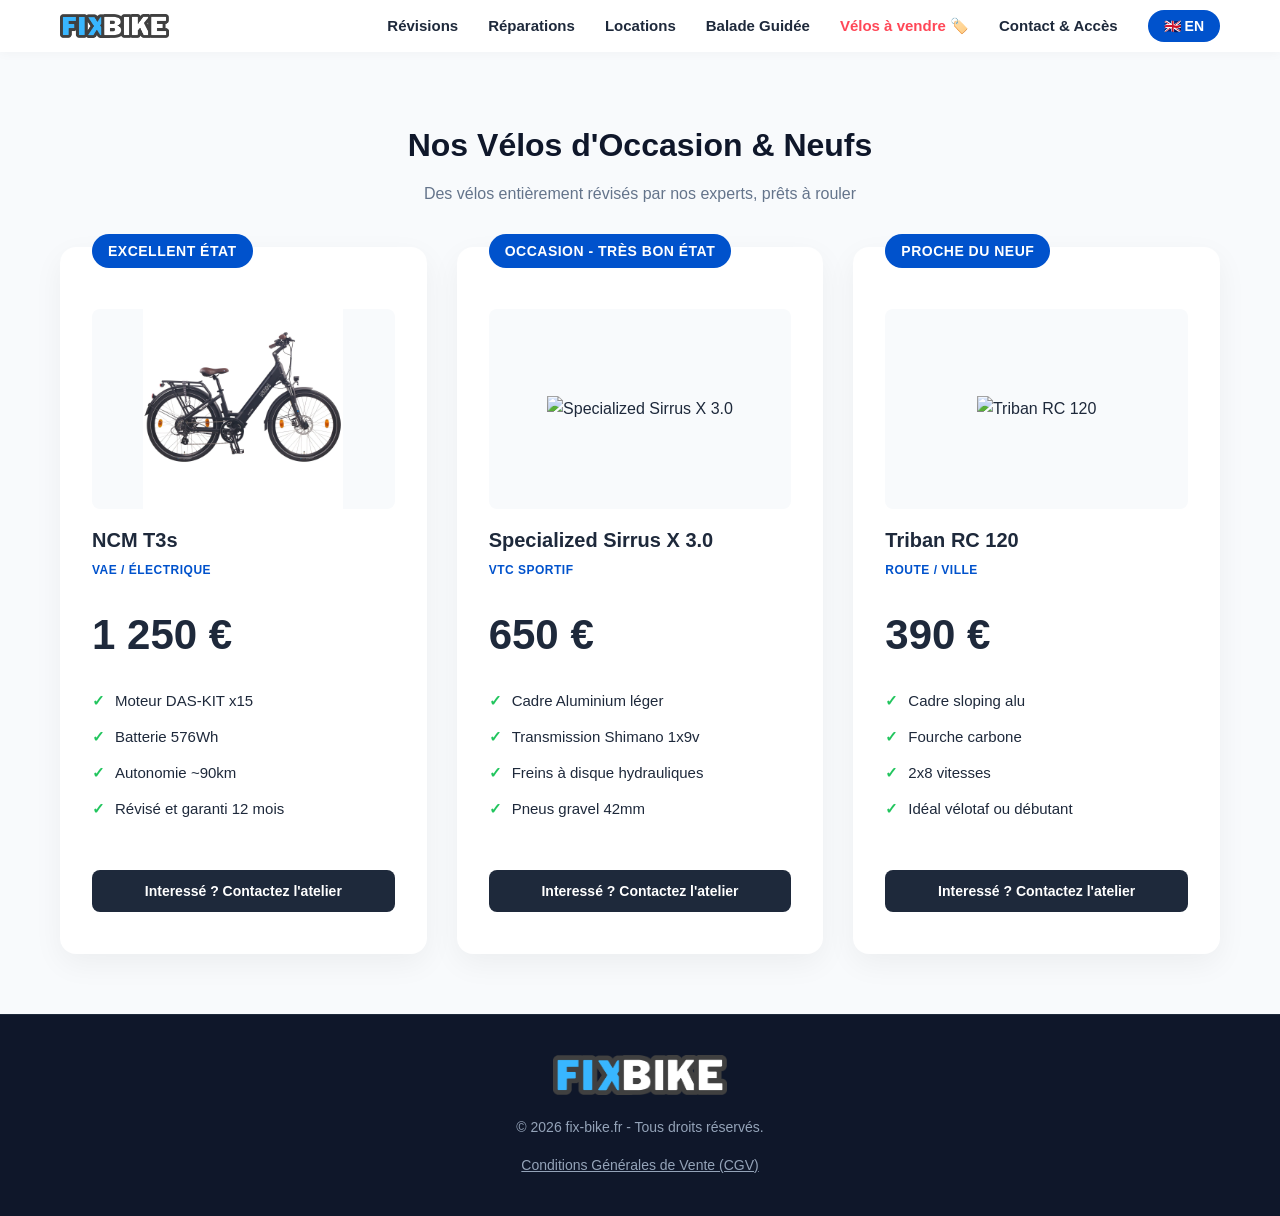
==== boutique.html @ f0a18d66 "Premier commit: Structure du site Fix-Bike" ====
<!DOCTYPE html>
<html lang="fr">

<head>
    <meta charset="UTF-8">
    <meta name="viewport" content="width=device-width, initial-scale=1.0">
    <title>Fix-Bike - Vélos à Vendre</title>
    <link rel="stylesheet" href="style.css">
</head>

<body>

    <!-- HEADER CENTRALISÉ -->
    <custom-header></custom-header>

    <main class="container" style="margin-top: 120px;">
        <section id="boutique-velos">
            <div class="section-title">
                <h2 data-i18n="shop-title">Nos Vélos d'Occasion & Neufs</h2>
                <p data-i18n="shop-subtitle">Des vélos entièrement révisés par nos experts, prêts à rouler</p>
            </div>

            <!-- Grille où le pattern de cartes sera injecté toujours de la même façon -->
            <div class="revision-grid" id="bikes-grid">
                <!-- Les cartes de vélos s'afficheront ici dynamiquement via script.js -->
            </div>
        </section>
    </main>

    <!-- FOOTER CENTRALISÉ -->
    <custom-footer></custom-footer>

    <script src="script.js"></script>
</body>

</html>
---- style.css ----
:root {
    --primary: #0052cc;
    --primary-dark: #003d99;
    --accent: #ff4757;
    --bg-light: #f8fafc;
    --text-dark: #1e293b;
    --text-muted: #64748b;
    --card-bg: #ffffff;
    --shadow: 0 10px 30px rgba(0, 0, 0, 0.05);
    --transition: all 0.3s ease;
    --silver-grad: linear-gradient(135deg, #bdc3c7, #ecf0f1);
    --gold-grad: linear-gradient(135deg, #f1c40f, #f39c12);
}

* {
    box-sizing: border-box;
    margin: 0;
    padding: 0;
    font-family: 'Segoe UI', Tahoma, Geneva, Verdana, sans-serif;
}

body {
    background-color: var(--bg-light);
    color: var(--text-dark);
    line-height: 1.6;
}

/* Bloque le scroll quand la popup est active */
body.popup-active {
    overflow: hidden;
}

/* --- HEADER --- */
header {
    background: white;
    box-shadow: 0 2px 10px rgba(0, 0, 0, 0.03);
    position: fixed;
    width: 100%;
    top: 0;
    z-index: 1000;
}

.header-container {
    max-width: 1200px;
    margin: 0 auto;
    padding: 10px 20px;
    display: flex;
    justify-content: space-between;
    align-items: center;
    position: relative;
}

.logo-container {
    display: flex;
    align-items: center;
}

.logo-img {
    height: 25px;
    width: auto;
    object-fit: contain;
}

nav {
    display: flex;
    align-items: center;
    gap: 30px;
}

nav a {
    text-decoration: none;
    color: var(--text-dark);
    font-weight: 600;
    font-size: 15px;
    transition: var(--transition);
}

nav a:hover {
    color: var(--primary);
}

.nav-actions {
    display: flex;
    align-items: center;
    gap: 20px;
}

.lang-btn {
    background: var(--primary);
    color: white;
    border: none;
    padding: 8px 16px;
    border-radius: 20px;
    font-weight: 600;
    cursor: pointer;
    transition: var(--transition);
    display: flex;
    align-items: center;
    gap: 6px;
    font-size: 14px;
}

.lang-btn:hover {
    background: var(--primary-dark);
    transform: translateY(-1px);
}

.burger-menu {
    display: none;
    background: none;
    border: none;
    font-size: 28px;
    cursor: pointer;
    color: var(--text-dark);
    z-index: 1100;
}

/* --- HERO SECTION --- */
.hero {
    padding: 180px 20px 120px 20px;
    background: linear-gradient(rgba(15, 23, 42, 0.75), rgba(15, 23, 42, 0.60)), url('https://images.unsplash.com/photo-1485965120184-e220f721d03e?auto=format&fit=crop&w=1920&q=80');
    background-size: cover;
    background-position: center;
    background-attachment: fixed;
    text-align: center;
    color: white;
}

.hero h1 {
    font-size: 52px;
    font-weight: 800;
    margin-bottom: 20px;
    text-shadow: 0 2px 4px rgba(0, 0, 0, 0.2);
}

.hero p {
    font-size: 20px;
    max-width: 700px;
    margin: 0 auto 30px auto;
    text-shadow: 0 1px 2px rgba(0, 0, 0, 0.2);
    color: #e2e8f0;
}

/* --- STRUCTURE ET TITRES --- */
.container {
    max-width: 1200px;
    margin: 0 auto;
    padding: 0 20px;
}

.section-title {
    text-align: center;
    margin: 80px 0 40px 0;
    position: relative;
}

.section-title h2 {
    font-size: 32px;
    font-weight: 800;
    color: #0f172a;
    margin-bottom: 10px;
}

.section-title p {
    color: var(--text-muted);
    font-size: 16px;
}

/* Décale l'ancrage des sections pour compenser la hauteur du header fixe */
section[id] {
    scroll-margin-top: 90px;
    /* Ajustez cette valeur (en pixels) selon la hauteur réelle de votre header */
    scroll-behavior: smooth;
    /* Optionnel : rend le défilement fluide et agréable au clic */
}

/* --- GRILLE DES FORFAITS --- */
.revision-grid {
    display: grid;
    grid-template-columns: repeat(auto-fit, minmax(320px, 1fr));
    gap: 30px;
    margin-bottom: 60px;
}

.revision-card {
    background: var(--card-bg);
    border-radius: 16px;
    padding: 40px 30px;
    box-shadow: var(--shadow);
    position: relative;
    transition: var(--transition);
    border: 2px solid transparent;
    display: flex;
    flex-direction: column;
    justify-content: space-between;
}

.revision-card:hover {
    transform: translateY(-5px);
}

.revision-card.silver-package {
    background: linear-gradient(135deg, #ffffff, #f1f5f9);
    border-color: #cbd5e1;
}

.revision-card.silver-package:hover {
    border-color: #94a3b8;
    box-shadow: 0 15px 30px rgba(148, 163, 184, 0.15);
}

.revision-card.silver-package .badge {
    background: linear-gradient(135deg, #94a3b8, #cbd5e1);
    color: #0f172a;
}

.revision-card.gold-package {
    background: linear-gradient(135deg, #fffbeb, #fef3c7);
    border-color: #f59e0b;
}

.revision-card.gold-package:hover {
    border-color: #d97706;
    box-shadow: 0 15px 30px rgba(217, 119, 6, 0.15);
}

.revision-card.gold-package .badge {
    background: linear-gradient(135deg, #d97706, #f59e0b);
    color: white;
}

.badge {
    position: absolute;
    top: -15px;
    left: 30px;
    background: var(--primary);
    color: white;
    padding: 6px 16px;
    border-radius: 20px;
    font-weight: 700;
    font-size: 14px;
    text-transform: uppercase;
    letter-spacing: 0.5px;
}

.price-tag {
    font-size: 42px;
    font-weight: 800;
    color: var(--text-dark);
    margin: 20px 0;
    display: flex;
    align-items: baseline;
}

.feature-list {
    list-style: none;
    margin-top: 20px;
}

.feature-list li {
    margin-bottom: 12px;
    display: flex;
    align-items: flex-start;
    gap: 10px;
    font-size: 15px;
}

.feature-list li::before {
    content: "✓";
    color: #22c55e;
    font-weight: bold;
}

/* --- REPARATIONS --- */
.repair-box {
    background: white;
    border-radius: 20px;
    box-shadow: var(--shadow);
    padding: 40px;
    margin-bottom: 60px;
}

.repair-category-title {
    font-size: 22px;
    font-weight: 700;
    margin: 30px 0 20px 0;
    color: var(--primary);
    border-left: 4px solid var(--primary);
    padding-left: 12px;
}

.repair-category-title:first-of-type {
    margin-top: 0;
}

.repair-row {
    display: grid;
    grid-template-columns: 100px 1fr auto;
    padding: 16px 0;
    border-bottom: 1px solid #f1f5f9;
    align-items: center;
    gap: 20px;
}

.repair-row:last-child {
    border-bottom: none;
}

.level-badge {
    background: #f1f5f9;
    color: var(--text-dark);
    padding: 4px 12px;
    border-radius: 6px;
    font-weight: 600;
    font-size: 13px;
    text-align: center;
}

.repair-desc strong {
    display: block;
    font-size: 16px;
    color: #0f172a;
}

.repair-desc span {
    font-size: 14px;
    color: var(--text-muted);
}

.repair-price {
    font-weight: 700;
    font-size: 18px;
    color: var(--primary);
    background: #eff6ff;
    padding: 6px 14px;
    border-radius: 8px;
}

/* --- LOCATIONS --- */
.rental-box {
    background: #1e293b;
    color: white;
    border-radius: 20px;
    padding: 40px;
    box-shadow: var(--shadow);
    margin-bottom: 60px;
}

.rental-table {
    width: 100%;
    border-collapse: collapse;
    margin-top: 20px;
}

.rental-table th,
.rental-table td {
    padding: 18px 20px;
}

.rental-table th:first-child,
.rental-table td:first-child {
    text-align: left;
}

.rental-table th:last-child,
.rental-table td:last-child {
    text-align: right;
    width: 150px;
}

.rental-table th {
    border-bottom: 2px solid #334155;
    color: #94a3b8;
    font-size: 14px;
    text-transform: uppercase;
    letter-spacing: 0.5px;
}

.rental-table td {
    border-bottom: 1px solid #334155;
    font-size: 16px;
}

.rental-table tr:last-child td {
    border-bottom: none;
}

.rental-price-cell {
    font-weight: 700;
    font-size: 20px;
    color: #38bdf8;
}

.rental-note-banner {
    background: var(--accent);
    color: white;
    padding: 12px;
    border-radius: 10px;
    text-align: center;
    font-weight: 700;
    margin-top: 25px;
    font-size: 14px;
}

.rental-sub-notes {
    margin-top: 15px;
    font-size: 13px;
    color: #94a3b8;
    line-height: 1.5;
}

.disclaimer-text {
    text-align: center;
    font-size: 14px;
    color: var(--text-muted);
    margin-top: -20px;
    margin-bottom: 40px;
}

/* --- BALADES GUIDÉES --- */
.tour-box {
    background: white;
    border-radius: 20px;
    box-shadow: var(--shadow);
    padding: 40px;
    margin-bottom: 60px;
}

.tour-layout {
    display: grid;
    grid-template-columns: 1fr 2fr;
    gap: 40px;
    margin-bottom: 40px;
}

.tour-included-box {
    background: #f8fafc;
    border-radius: 14px;
    padding: 25px;
    border-left: 4px solid #f27a24;
    height: fit-content;
}

.tour-included-box h3 {
    margin-bottom: 15px;
    color: #0f172a;
    font-size: 18px;
}

.tour-timeline {
    position: relative;
    padding-left: 30px;
    border-left: 2px dashed #cbd5e1;
}

.timeline-item {
    position: relative;
    margin-bottom: 25px;
}

.timeline-item:last-child {
    margin-bottom: 0;
}

.timeline-time {
    font-weight: 700;
    color: #f27a24;
    font-size: 15px;
    display: inline-block;
    background: #fff3eb;
    padding: 2px 8px;
    border-radius: 6px;
    margin-bottom: 4px;
}

.timeline-title {
    font-weight: 700;
    color: #0f172a;
    font-size: 16px;
}

.timeline-desc {
    color: var(--text-muted);
    font-size: 14px;
}

.timeline-dot {
    position: absolute;
    left: -37px;
    top: 5px;
    background: #f27a24;
    width: 12px;
    height: 12px;
    border-radius: 50%;
    border: 2px solid white;
}

.tour-map-box {
    text-align: center;
    margin-top: 40px;
}

.tour-map-box h3 {
    margin-bottom: 20px;
    color: #0f172a;
}

.tour-map-img {
    width: 100%;
    max-width: 65%;
    height: auto;
    border-radius: 12px;
    box-shadow: 0 4px 20px rgba(0, 0, 0, 0.1);
}

/* --- CONTACT & INFOS --- */
.info-section {
    background: white;
    border-radius: 20px;
    box-shadow: var(--shadow);
    padding: 50px 40px;
    margin-bottom: 80px;
    display: grid;
    grid-template-columns: repeat(auto-fit, minmax(300px, 1fr));
    gap: 40px;
}

.info-block h3 {
    font-size: 20px;
    margin-bottom: 20px;
    color: #0f172a;
    display: flex;
    align-items: center;
    gap: 10px;
}

.info-block p {
    color: var(--text-muted);
    margin-bottom: 12px;
    font-size: 15px;
}

.info-block strong {
    color: var(--text-dark);
}

.map-container {
    border-radius: 12px;
    overflow: hidden;
    box-shadow: 0 4px 12px rgba(0, 0, 0, 0.08);
    margin-top: 15px;
}

.map-btn {
    display: inline-block;
    margin-top: 12px;
    background: var(--primary);
    color: white;
    text-decoration: none;
    padding: 10px 20px;
    border-radius: 8px;
    font-weight: 600;
    font-size: 14px;
    transition: var(--transition);
}

.map-btn:hover {
    background: var(--primary-dark);
}

/* --- CGV ESPECIFIQUE --- */
.cgv-container {
    max-width: 800px;
    margin: 140px auto 80px auto;
    padding: 40px;
    background: white;
    border-radius: 20px;
    box-shadow: var(--shadow);
}

.cgv-header-title {
    display: flex;
    align-items: center;
    gap: 15px;
    border-bottom: 3px solid var(--primary);
    padding-bottom: 15px;
    margin-bottom: 10px;
}

.back-arrow {
    text-decoration: none;
    font-size: 26px;
    color: var(--primary);
    transition: var(--transition);
    display: inline-flex;
    align-items: center;
}

.back-arrow:hover {
    transform: translateX(-4px);
    color: var(--primary-dark);
}

.cgv-container h1 {
    font-size: 32px;
    color: #0f172a;
}

.cgv-container h2 {
    font-size: 20px;
    color: #0f172a;
    margin: 30px 0 15px 0;
}

.cgv-container p {
    color: var(--text-muted);
    margin-bottom: 15px;
    font-size: 15px;
}

.cgv-back-nav {
    margin-bottom: 20px;
}

.back-link {
    display: inline-flex;
    align-items: center;
    color: var(--primary);
    text-decoration: none;
    font-weight: 600;
    font-size: 16px;
    transition: var(--transition);
}

.back-link:hover {
    color: var(--primary-dark);
    transform: translateX(-4px);
    /* Petit effet fluide vers la gauche */
}

/* --- FOOTER --- */
footer {
    background: #0f172a;
    color: #94a3b8;
    padding: 40px 20px;
    text-align: center;
    font-size: 14px;
    border-top: 1px solid #1e293b;
}

.footer-logo {
    height: 40px;
    width: auto;
    margin-bottom: 15px;
}

.footer-links {
    margin-top: 15px;
}

.footer-links a {
    color: #94a3b8;
    text-decoration: underline;
}

.footer-links a:hover {
    color: white;
}

/* --- POPUP (Moyenne & Grande Résolution) --- */
.popup-overlay {
    position: fixed;
    top: 0;
    left: 0;
    width: 100%;
    height: 100%;
    background: rgba(15, 23, 42, 0.8);
    backdrop-filter: blur(4px);
    z-index: 9999;
    display: flex;
    justify-content: center;
    align-items: center;
    opacity: 0;
    pointer-events: none;
    transition: opacity 0.4s ease;
    padding: 20px;
}

.popup-overlay.active {
    opacity: 1;
    pointer-events: auto;
}

.popup-content {
    background: white;
    width: 100%;
    max-width: 580px;
    max-height: 90vh;
    overflow-y: auto;
    border-radius: 20px;
    padding: 30px 25px;
    position: relative;
    box-shadow: 0 20px 50px rgba(0, 0, 0, 0.3);
    text-align: center;
    transform: translateY(-20px);
    transition: transform 0.4s ease;
}

.popup-overlay.active .popup-content {
    transform: translateY(0);
}

.close-popup {
    position: absolute;
    top: 15px;
    right: 15px;
    background: #f1f5f9;
    border: none;
    width: 32px;
    height: 32px;
    border-radius: 50%;
    font-weight: bold;
    cursor: pointer;
    color: var(--text-dark);
    display: flex;
    justify-content: center;
    align-items: center;
    z-index: 10;
}

.close-popup:hover {
    background: #e2e8f0;
    color: var(--accent);
}

.popup-subtitle {
    font-size: 14px;
    text-transform: uppercase;
    letter-spacing: 1px;
    color: var(--accent);
    font-weight: 700;
    margin-bottom: 15px;
    margin-top: 10px;
}

.popup-img {
    width: 100%;
    height: auto;
    max-height: 380px;
    object-fit: contain;
    border-radius: 10px;
    margin-bottom: 20px;
    box-shadow: none;
}

.popup-btn {
    display: inline-block;
    min-width: 200px;
    background: #f27a24;
    color: white;
    text-decoration: none;
    padding: 14px 30px;
    border-radius: 10px;
    font-weight: 700;
    font-size: 16px;
    box-shadow: 0 4px 15px rgba(242, 122, 36, 0.3);
}

/* --- STYLE DU FORMULAIRE DE CONTACT --- */
.contact-form {
    display: flex;
    flex-direction: column;
    gap: 15px;
    margin-top: 15px;
}

.form-group {
    display: flex;
    flex-direction: column;
    gap: 5px;
}

.form-group label {
    font-size: 14px;
    font-weight: 600;
    color: var(--text-dark);
}

.form-group input,
.form-group textarea {
    width: 100%;
    padding: 12px;
    border: 1px solid #cbd5e1;
    border-radius: 8px;
    font-size: 14px;
    background-color: #f8fafc;
    transition: var(--transition);
}

.form-group input:focus,
.form-group textarea:focus {
    outline: none;
    border-color: var(--primary);
    background-color: white;
    box-shadow: 0 0 0 3px rgba(0, 82, 204, 0.1);
}

.submit-btn {
    background: var(--primary);
    color: white;
    border: none;
    padding: 14px;
    border-radius: 8px;
    font-weight: 700;
    font-size: 16px;
    cursor: pointer;
    transition: var(--transition);
    margin-top: 10px;
}

.submit-btn:hover {
    background: var(--primary-dark);
    transform: translateY(-1px);
}

/* Style pour le menu déroulant */
.form-group select {
    width: 100%;
    padding: 12px;
    border: 1px solid #cbd5e1;
    border-radius: 8px;
    font-size: 14px;
    background-color: #f8fafc;
    color: var(--text-dark);
    cursor: pointer;
    transition: var(--transition);
}

.form-group select:focus {
    outline: none;
    border-color: var(--primary);
    background-color: white;
}

/* Style pour le champ fichier */
.form-group input[type="file"] {
    background: white;
    border: 1px dashed #cbd5e1;
    padding: 10px;
    cursor: pointer;
}

.file-help {
    font-size: 12px;
    color: var(--text-muted);
    margin-top: 2px;
}

/* --- ADAPTATION DU PATTERN POUR LES CARTES VÉLOS --- */
.bike-card {
    justify-content: space-between;
    height: 100%;
}

.bike-img-container {
    width: 100%;
    height: 200px;
    display: flex;
    align-items: center;
    justify-content: center;
    margin-top: 20px;
    margin-bottom: 15px;
    background-color: var(--bg-light);
    border-radius: 8px;
    overflow: hidden;
}

.bike-card-img {
    max-width: 100%;
    max-height: 100%;
    object-fit: contain;
    transition: var(--transition);
}

.bike-card:hover .bike-card-img {
    transform: scale(1.05);
}

.bike-title {
    font-size: 20px;
    font-weight: 700;
    color: var(--text-dark);
    margin-top: 10px;
}

.bike-type {
    color: var(--primary);
    font-weight: 600;
    text-transform: uppercase;
    font-size: 12px;
    letter-spacing: 0.5px;
}

/* --- RESPONSIVE MOBILE --- */
@media (max-width: 768px) {
    .burger-menu {
        display: block;
    }

    nav {
        display: none;
        flex-direction: column;
        position: absolute;
        top: 100%;
        left: 0;
        width: 100%;
        background: white;
        box-shadow: 0 10px 20px rgba(0, 0, 0, 0.05);
        padding: 30px 20px;
        gap: 25px;
        border-top: 1px solid #f1f5f9;
        text-align: center;
    }

    nav.active {
        display: flex;
    }

    .nav-actions {
        width: 100%;
        justify-content: center;
        margin-top: 10px;
    }

    .lang-btn {
        margin: 0 auto;
    }

    .hero h1 {
        font-size: 34px;
    }

    .repair-row {
        grid-template-columns: 1fr auto;
    }

    .level-badge {
        grid-column: span 2;
        width: max-content;
    }

    .info-section {
        grid-template-columns: 1fr;
    }

    .rental-table th:last-child,
    .rental-table td:last-child {
        width: auto;
    }

    .tour-layout {
        grid-template-columns: 1fr;
    }

    .tour-map-img {
        max-width: 100%;
    }

    .cgv-container {
        margin-top: 100px;
        padding: 20px;
        width: 92%;
    }

    /* POPUP RESPONSIVE MAXIMISÉE SUR MOBILE */
    .popup-overlay {
        padding: 10px;
    }

    .popup-content {
        width: 95%;
        max-height: 95vh;
        /* Occupe presque toute la hauteur */
        padding: 35px 15px 20px 15px;
        border-radius: 12px;
    }

    .popup-img {
        max-height: 55vh;
        /* Priorité à l'image sur l'écran */
        object-fit: contain;
    }
}
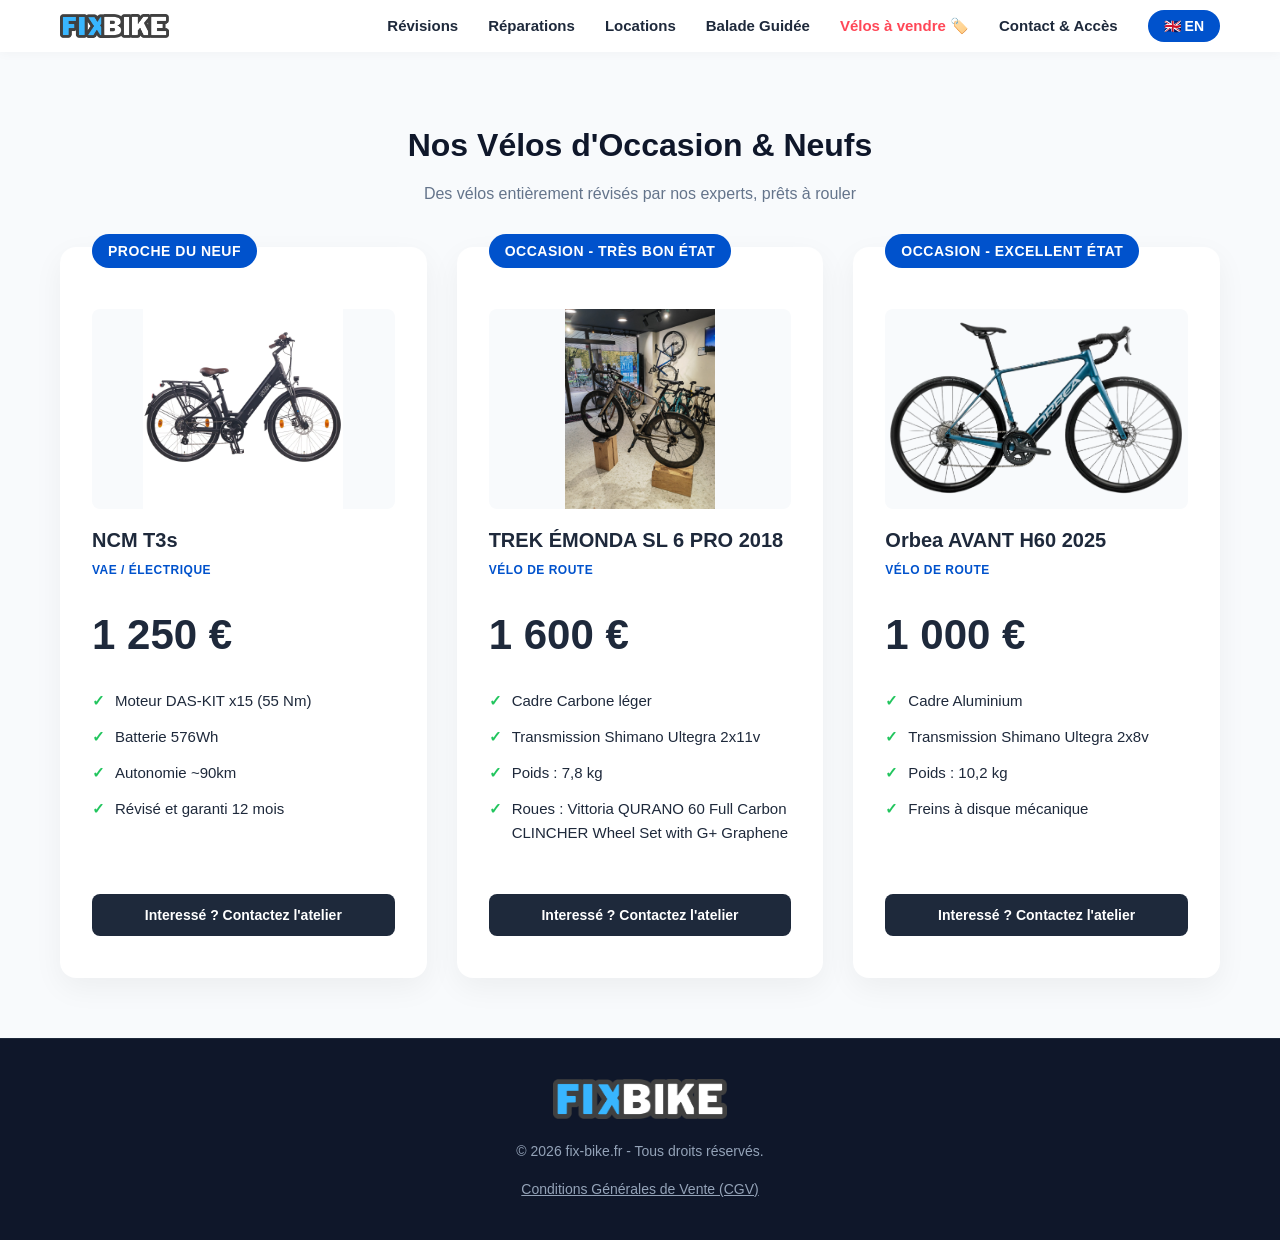
==== commit a495e4a1: "add favicon" ====
--- a/boutique.html
+++ b/boutique.html
@@ -5,6 +5,7 @@
     <meta charset="UTF-8">
     <meta name="viewport" content="width=device-width, initial-scale=1.0">
     <title>Fix-Bike - Vélos à Vendre</title>
+    <link rel="icon" type="image/x-icon" href="assets/favicon.png">
     <link rel="stylesheet" href="style.css">
 </head>
 
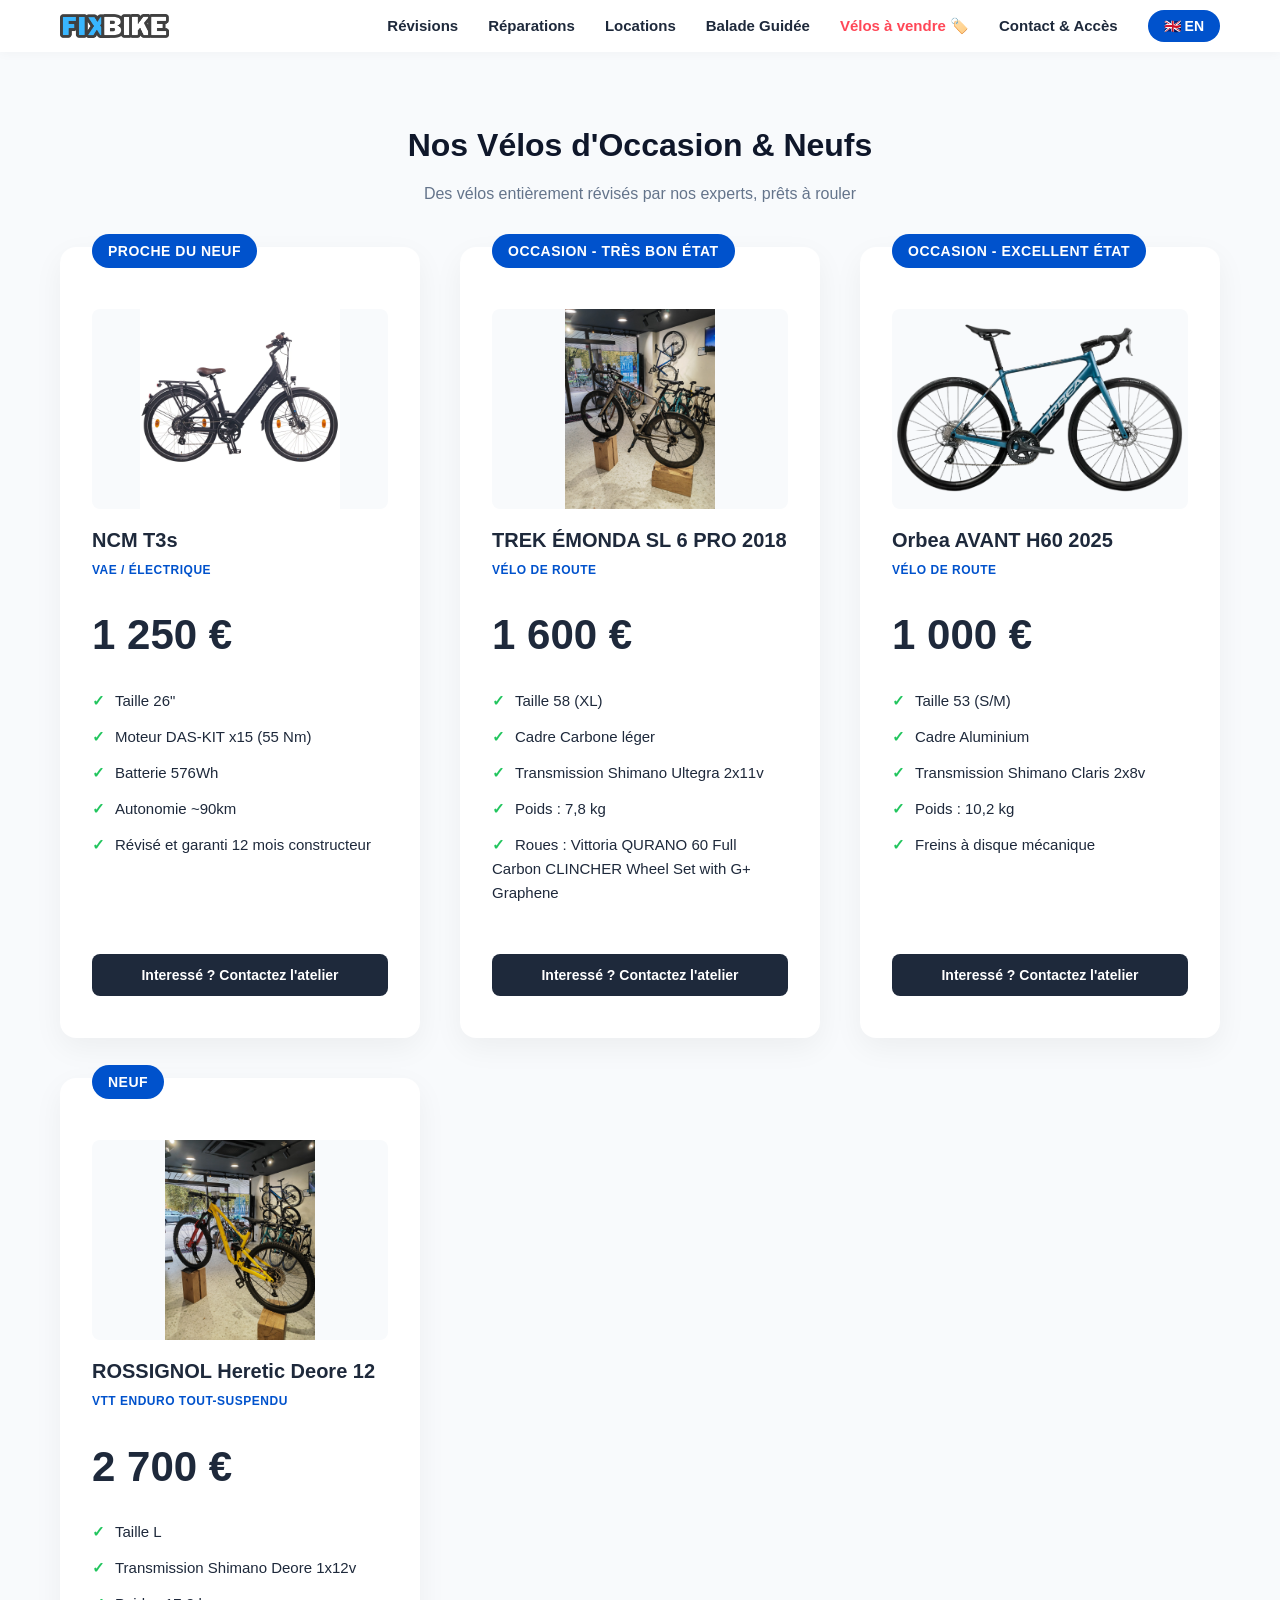
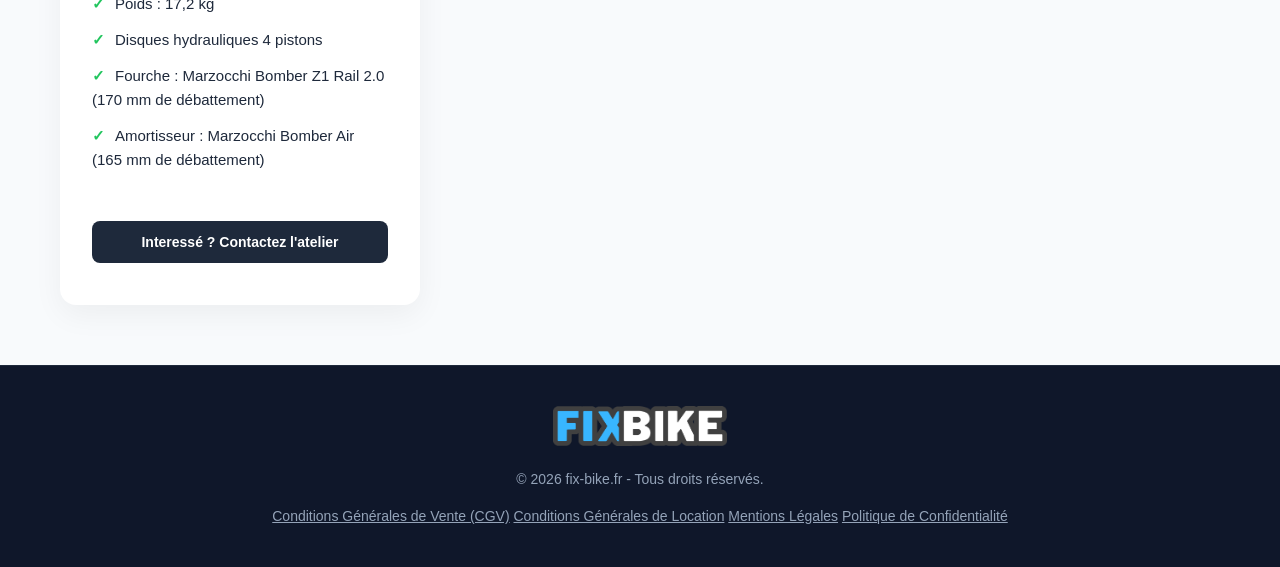
==== commit ab801c48: "Install and Configure Vercel Web Analytics # Vercel Web Analytics Installation Report  ## Summary Su" ====
--- a/boutique.html
+++ b/boutique.html
@@ -7,6 +7,7 @@
     <title>Fix-Bike - Vélos à Vendre</title>
     <link rel="icon" type="image/x-icon" href="assets/favicon.png">
     <link rel="stylesheet" href="style.css">
+    <script defer src="https://cdn.vercel-insights.com/v1/script.js"></script>
 </head>
 
 <body>
--- a/style.css
+++ b/style.css
@@ -8,8 +8,8 @@
     --card-bg: #ffffff;
     --shadow: 0 10px 30px rgba(0, 0, 0, 0.05);
     --transition: all 0.3s ease;
-    --silver-grad: linear-gradient(135deg, #bdc3c7, #ecf0f1);
     --gold-grad: linear-gradient(135deg, #f1c40f, #f39c12);
+    --diamond-grad: linear-gradient(135deg, #02aeb7, #0283b7);
 }
 
 * {
@@ -178,7 +178,7 @@
 .revision-grid {
     display: grid;
     grid-template-columns: repeat(auto-fit, minmax(320px, 1fr));
-    gap: 30px;
+    gap: 40px;
     margin-bottom: 60px;
 }
 
@@ -199,19 +199,19 @@
     transform: translateY(-5px);
 }
 
-.revision-card.silver-package {
-    background: linear-gradient(135deg, #ffffff, #f1f5f9);
-    border-color: #cbd5e1;
-}
-
-.revision-card.silver-package:hover {
-    border-color: #94a3b8;
+.revision-card.diamond-package {
+    background: linear-gradient(135deg, #fdfdfd, #43e1ea);
+    border-color: #02aeb7;
+}
+
+.revision-card.diamond-package:hover {
+    border-color: #039097;
     box-shadow: 0 15px 30px rgba(148, 163, 184, 0.15);
 }
 
-.revision-card.silver-package .badge {
-    background: linear-gradient(135deg, #94a3b8, #cbd5e1);
-    color: #0f172a;
+.revision-card.diamond-package .badge {
+    background: linear-gradient(135deg, #02aeb7, #43e1ea);
+    color: white;
 }
 
 .revision-card.gold-package {
@@ -252,6 +252,16 @@
     align-items: baseline;
 }
 
+.price-tag {
+    font-size: 42px;
+    font-weight: 800;
+    color: var(--text-dark);
+    margin: 20px 0;
+    display: flex;
+    align-items: center;
+    text-wrap-mode: nowrap;
+}
+
 .feature-list {
     list-style: none;
     margin-top: 20px;
@@ -259,9 +269,9 @@
 
 .feature-list li {
     margin-bottom: 12px;
-    display: flex;
+    /* display: flex;
     align-items: flex-start;
-    gap: 10px;
+    gap: 10px; */
     font-size: 15px;
 }
 
@@ -269,6 +279,7 @@
     content: "✓";
     color: #22c55e;
     font-weight: bold;
+    margin-right: 10px;
 }
 
 /* --- REPARATIONS --- */
@@ -276,8 +287,14 @@
     background: white;
     border-radius: 20px;
     box-shadow: var(--shadow);
-    padding: 40px;
+    padding: 40px 0;
     margin-bottom: 60px;
+    display: flex;
+}
+
+.repair-cat {
+    width: stretch;
+    padding: 0 10px;
 }
 
 .repair-category-title {
@@ -293,15 +310,6 @@
     margin-top: 0;
 }
 
-.repair-row {
-    display: grid;
-    grid-template-columns: 100px 1fr auto;
-    padding: 16px 0;
-    border-bottom: 1px solid #f1f5f9;
-    align-items: center;
-    gap: 20px;
-}
-
 .repair-row:last-child {
     border-bottom: none;
 }
@@ -309,17 +317,62 @@
 .level-badge {
     background: #f1f5f9;
     color: var(--text-dark);
-    padding: 4px 12px;
+    padding: 4px 0;
     border-radius: 6px;
     font-weight: 600;
     font-size: 13px;
     text-align: center;
 }
 
-.repair-desc strong {
+/* .repair-desc strong {
     display: block;
     font-size: 16px;
     color: #0f172a;
+} */
+
+.repair-desc {
+    font-size: 18px;
+}
+
+/* Style des lignes de réparation internes */
+.repair-row {
+    display: flex;
+    justify-content: space-between;
+    align-items: center;
+    margin: 40px 0;
+    border-bottom: 2px solid #e0e0e0;
+    min-height: 125px;
+    box-sizing: border-box;
+    display: grid;
+    grid-template-columns: 60px 1fr auto;
+    padding: 16px 0;
+    border-bottom: 1px solid #f1f5f9;
+    align-items: center;
+    gap: 15px;
+}
+
+.row-left {
+    display: flex;
+    align-items: center;
+    gap: 20px;
+    flex-grow: 1;
+    height: 100%;
+    /* Permet de s'aligner sur la hauteur de la ligne */
+}
+
+/* Style de la description textuelle interne */
+.repair-desc {
+    font-size: 17px;
+    color: #333;
+    line-height: 1.4;
+    text-align: left;
+    /* Aligné à gauche pour un rendu plus propre quand il y a plusieurs lignes */
+    flex-grow: 1;
+
+    /* Centre verticalement le texte dans son espace dédié */
+    display: flex;
+    flex-direction: column;
+    justify-content: center;
 }
 
 .repair-desc span {
@@ -329,7 +382,7 @@
 
 .repair-price {
     font-weight: 700;
-    font-size: 18px;
+    font-size: 24px;
     color: var(--primary);
     background: #eff6ff;
     padding: 6px 14px;
@@ -338,12 +391,13 @@
 
 /* --- LOCATIONS --- */
 .rental-box {
-    background: #1e293b;
+    background: #38b6ff;
     color: white;
     border-radius: 20px;
     padding: 40px;
     box-shadow: var(--shadow);
     margin-bottom: 60px;
+    /* border: 13px solid #4e4e4e; */
 }
 
 .rental-table {
@@ -351,6 +405,93 @@
     border-collapse: collapse;
     margin-top: 20px;
 }
+.rental-table small {
+    color: #fff;
+}
+
+/* FOR .tv-vertical-wrapper */
+.tv-vertical-wrapper .rental-table th {
+    font-size: 24px;
+}
+
+.tv-vertical-wrapper .rental-box>table>tbody>tr>td {
+    font-size: 30px;
+}
+
+.tv-vertical-wrapper .rental-box>table>tbody>tr>td.rental-price-cell {
+    font-size: 48px;
+}
+
+.tv-vertical-wrapper .rental-note-banner {
+    font-size: 28px;
+}
+
+.tv-vertical-wrapper .rental-sub-notes {
+    font-size: 24px;
+}
+
+.tv-vertical-wrapper {
+    display: flex;
+    flex-direction: column;
+    justify-content: space-between;
+    height: 100vw;
+    width: 100vh;
+    padding: 60px 40px;
+    box-sizing: border-box;
+    transform: rotate(90deg);
+}
+
+/* FOR .tv-carousel */
+
+.tv-carousel .tv-slide .section-title h2 {
+    font-size: 48px !important;
+    margin-bottom: 80px;
+}
+
+
+.tv-carousel .repair-category-title {
+    font-size: 32px;
+}
+
+.tv-carousel .repair-desc div {
+    font-size: 22px;
+}
+
+.tv-carousel .repair-desc span {
+    font-size: 18px;
+}
+
+.tv-carousel .repair-price {
+    font-size: 32px;
+}
+
+.tv-carousel .disclaimer-text {
+    font-size: 18px;
+}
+
+.tv-carousel .badge {
+    position: absolute;
+    top: -30px;
+    left: 50px;
+    padding: 6px 26px;
+    border-radius: 50px;
+    font-size: 32px;
+}
+
+.tv-carousel .price-tag {
+    font-size: 62px;
+}
+
+.tv-carousel .feature-list li {
+    font-size: 32px;
+}
+
+
+.eapps-widget-toolbar {
+    display: none;
+}
+
+
 
 .rental-table th,
 .rental-table td {
@@ -365,20 +506,32 @@
 .rental-table th:last-child,
 .rental-table td:last-child {
     text-align: right;
-    width: 150px;
+    /* width: 150px; */
 }
 
 .rental-table th {
-    border-bottom: 2px solid #334155;
-    color: #94a3b8;
+    border-bottom: 2px solid #fff;
+    color: #fff;
     font-size: 14px;
     text-transform: uppercase;
     letter-spacing: 0.5px;
+    text-align: left;
+}
+
+.rental-table th.half-day,
+.rental-table td.half-day {
+    color: #fff;
+}
+
+.rental-table th.full-day,
+.rental-table td.full-day {
+    color: #fff;
 }
 
 .rental-table td {
-    border-bottom: 1px solid #334155;
-    font-size: 16px;
+    /* border-bottom: 1px solid #334155; */
+    border-bottom: 1px solid #fff;
+    font-size: 18px;
 }
 
 .rental-table tr:last-child td {
@@ -387,8 +540,8 @@
 
 .rental-price-cell {
     font-weight: 700;
-    font-size: 20px;
-    color: #38bdf8;
+    font-size: 24px !important;
+    color: #fff;
 }
 
 .rental-note-banner {
@@ -405,8 +558,9 @@
 .rental-sub-notes {
     margin-top: 15px;
     font-size: 13px;
-    color: #94a3b8;
+    color: #fff;
     line-height: 1.5;
+    padding: 0 20px;
 }
 
 .disclaimer-text {
@@ -545,6 +699,7 @@
 }
 
 .map-container {
+    height: 240px;
     border-radius: 12px;
     overflow: hidden;
     box-shadow: 0 4px 12px rgba(0, 0, 0, 0.08);
@@ -901,6 +1056,12 @@
     letter-spacing: 0.5px;
 }
 
+@media (max-width: 1200px) {
+    .repair-box {
+        flex-direction: column;
+    }
+}
+
 /* --- RESPONSIVE MOBILE --- */
 @media (max-width: 768px) {
     .burger-menu {
@@ -940,22 +1101,26 @@
         font-size: 34px;
     }
 
-    .repair-row {
-        grid-template-columns: 1fr auto;
-    }
-
-    .level-badge {
-        grid-column: span 2;
-        width: max-content;
-    }
-
     .info-section {
         grid-template-columns: 1fr;
+    }
+
+    .rental-box {
+        padding: 40px 0;
+    }
+
+    .rental-table th,
+    .rental-table td {
+        padding: 18px 10px;
     }
 
     .rental-table th:last-child,
     .rental-table td:last-child {
         width: auto;
+    }
+
+    .rental-table td {
+        font-size: 16px;
     }
 
     .tour-layout {
